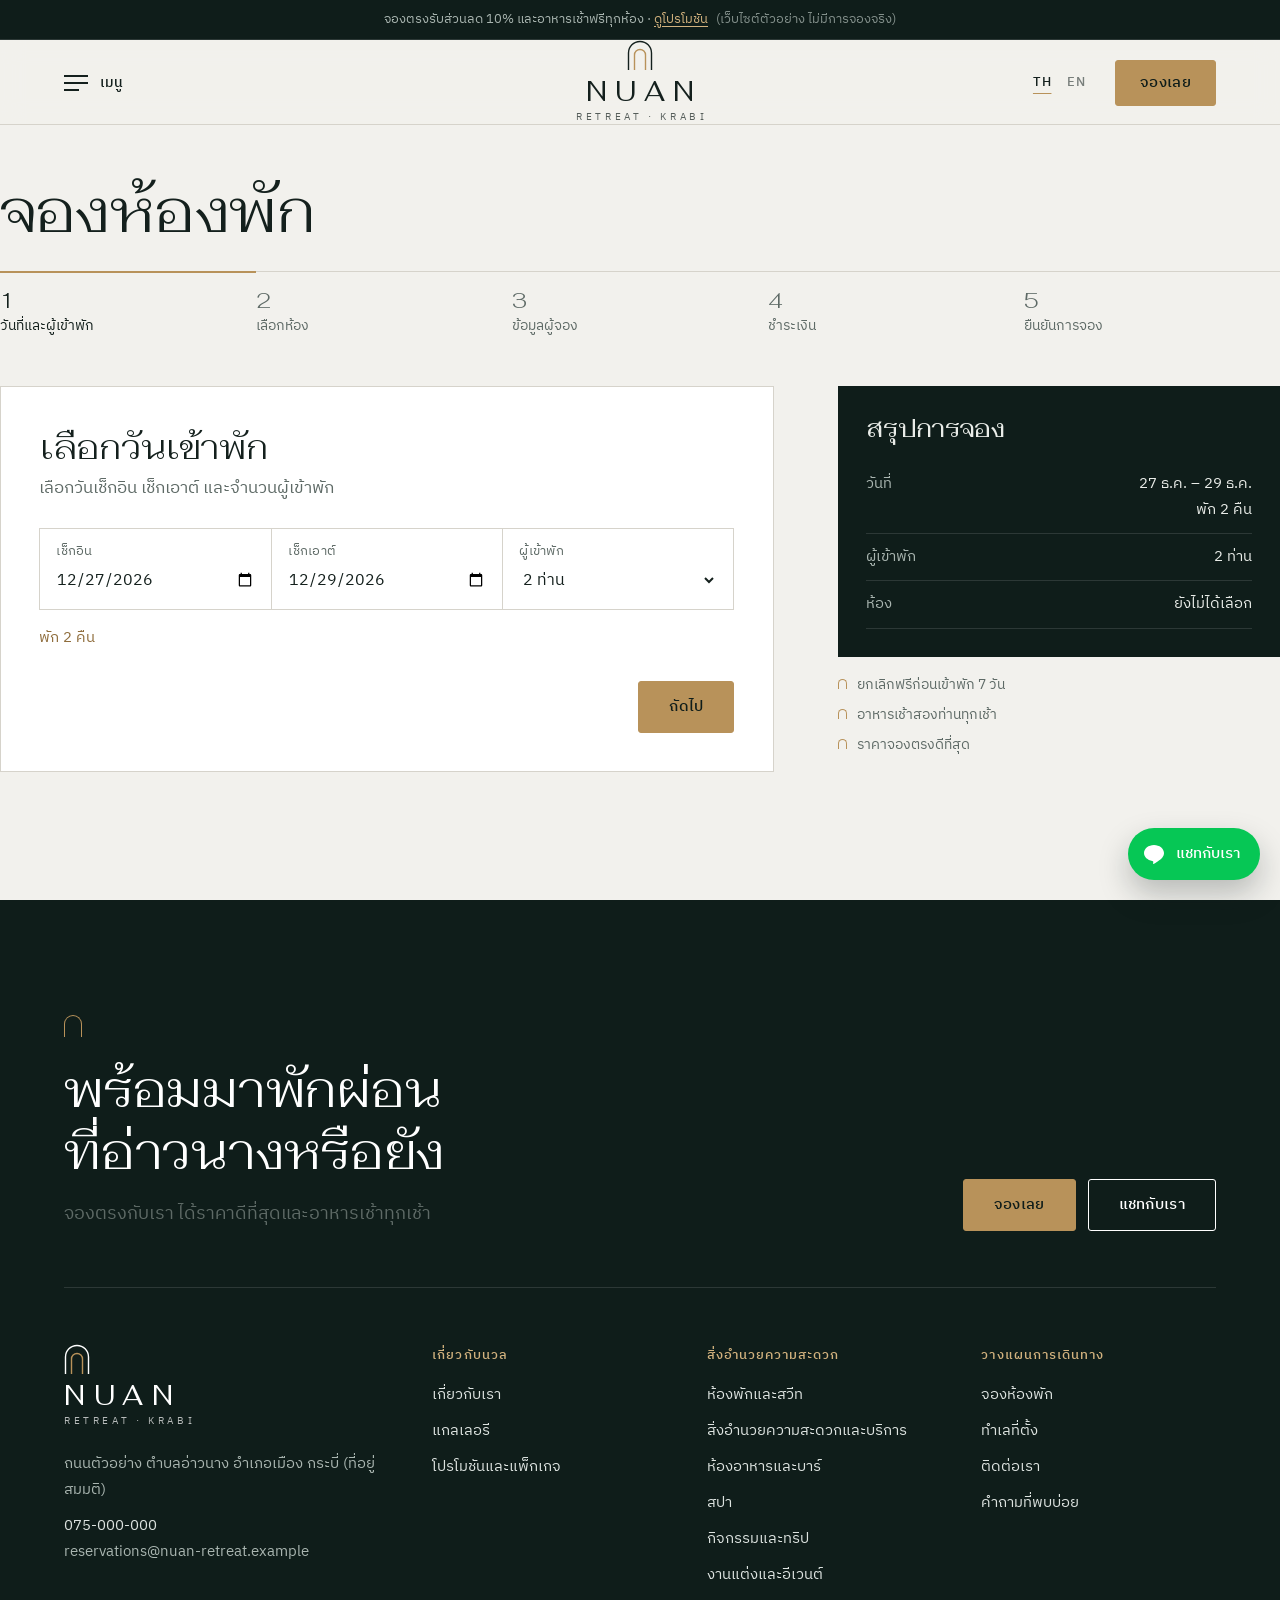
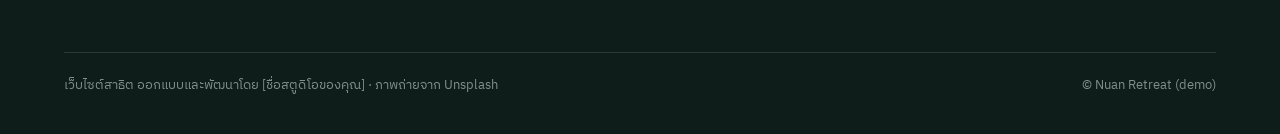
==== book.html @ b1d4e1d9 "Site plan v9: About, Facilities, Location, Book Now, offers groups, reviews" ====
<!DOCTYPE html>
<html lang="th">
<head>
<meta charset="utf-8">
<meta name="viewport" content="width=device-width,initial-scale=1">
<title>Book a stay · Nuan Retreat Krabi</title>
<meta name="description" content="Nuan Retreat — a small 24-room retreat in Ao Nang, Krabi. Demo website.">
<link rel="preconnect" href="https://fonts.googleapis.com">
<link rel="preconnect" href="https://fonts.gstatic.com" crossorigin>
<link href="https://fonts.googleapis.com/css2?family=Fahkwang:wght@300;400;500&family=IBM+Plex+Sans+Thai:wght@300;400;500&display=swap" rel="stylesheet">
<link rel="stylesheet" href="common.css">
<style>
/* Book Now: five steps on the left, a pinned summary on the right. */
.bwrap{padding:clamp(28px,4vw,56px) 0 clamp(80px,10vw,140px)}
.bwrap h1{font-size:clamp(36px,4.6vw,64px)}
.bsteps{list-style:none;padding:0;margin:26px 0 clamp(32px,4vw,48px);display:grid;grid-template-columns:repeat(5,minmax(0,1fr));border-top:1px solid var(--line)}
.bsteps li{padding:14px 10px 0 0;border-top:2px solid transparent;margin-top:-1px;font-size:14px;color:var(--mute)}
.bsteps li span{display:block;font:300 22px/1.2 var(--f-d)}
.bsteps li.on{border-color:var(--brass);color:var(--ink)}
.bsteps li.done{border-color:var(--ink);color:var(--ink)}
.bsteps button{all:unset;cursor:pointer}
.bgrid{display:grid;grid-template-columns:minmax(0,7fr) minmax(0,4fr);gap:clamp(32px,5vw,72px);align-items:start}
.panel{background:#fff;border:1px solid var(--line);padding:clamp(22px,3vw,40px)}
.panel h2{font-size:clamp(26px,2.6vw,36px);margin-bottom:6px}
.panel .hint{color:var(--mute);margin-bottom:24px}
.dates{display:grid;grid-template-columns:1fr 1fr 1fr;border:1px solid var(--line)}
.dates .field{padding:12px 16px}.dates .field+.field{border-left:1px solid var(--line)}
.ninfo{margin-top:14px;color:var(--brassd);font-size:15px}
.bacts{display:flex;justify-content:space-between;gap:10px;flex-wrap:wrap;margin-top:30px}
.rlist{display:grid;gap:16px}
.ropt{display:grid;grid-template-columns:200px minmax(0,1fr);gap:20px;border:1px solid var(--line);padding:14px;align-items:center;transition:border-color .2s,background .2s}
.ropt figure{aspect-ratio:4/3.4;border-radius:var(--arch)}
.ropt h3{font-size:24px}
.ropt .tags{margin:8px 0 10px}
.ropt .pp{display:flex;align-items:baseline;gap:10px;flex-wrap:wrap}.ropt .pp b{font:300 28px var(--f-d)}
.ropt .row2{display:flex;justify-content:space-between;align-items:center;gap:12px;flex-wrap:wrap;margin-top:8px}
.ropt.sel{border-color:var(--brass);background:#FBF8F2;box-shadow:inset 0 0 0 1px var(--brass)}
.ropt.off{opacity:.5}
.ropt .btn{min-height:44px;padding:0 20px}
.side2{position:sticky;top:calc(var(--navh,84px) + 22px)}
.sumc{background:var(--night);color:#E9ECE8;padding:28px}
.sumc h3{font-size:24px;margin-bottom:16px}
.sumc figure{aspect-ratio:16/10;border-radius:var(--arch);margin-bottom:18px}
.sumc dl{margin:0;display:grid;gap:0}
.sumc dl div{display:flex;justify-content:space-between;gap:12px;padding:10px 0;border-bottom:1px solid var(--dline);font-size:14.5px}
.sumc dt{color:var(--fog)}.sumc dd{margin:0;text-align:right}
.sumc .tot{font-size:18px;font-weight:500;border:0;padding-top:16px}.sumc .tot dd{color:var(--brass2);font:400 26px var(--f-d)}
.sumc .offbar{background:transparent;border-color:var(--dline);border-left-color:var(--brass);color:#E9ECE8;margin:0 0 16px}
.sumc .offbar button{color:#fff}
.trust{margin-top:16px;font-size:13.5px;color:var(--mute);display:grid;gap:6px}
.trust span::before{content:"";display:inline-block;width:7px;height:9px;border:1.2px solid var(--brass);border-bottom:0;border-radius:var(--arch);margin-right:10px}
.okp{text-align:center}
.okp .arch{width:96px;height:112px;margin:6px auto 18px;background:var(--night);display:grid;place-items:center}
@media(max-width:960px){.bgrid{grid-template-columns:1fr}.side2{position:static;order:-1}.sumc figure{display:none}}
@media(max-width:640px){.bsteps li{font-size:0}.bsteps li span{font-size:20px}.dates{grid-template-columns:1fr 1fr}.dates .field:nth-child(3){grid-column:1/-1;border-left:0;border-top:1px solid var(--line)}.ropt{grid-template-columns:1fr}.ropt figure{aspect-ratio:16/10}}
@media print{.hdr,#ann,footer,.fline,.bsteps,.bacts .btn.line{display:none!important}}
</style>
</head>
<body>
<header id="hdr"></header>
<main class="wrap bwrap"><h1 id="bh"></h1><ol class="bsteps" id="bsteps"></ol>
<div class="bgrid"><div class="panel" id="panel"></div><aside class="side2" id="side"></aside></div></main>
<script src="common.js"></script>
<script>
{
const P={th:{h:"จองห้องพัก",steps:["วันที่และผู้เข้าพัก","เลือกห้อง","ข้อมูลผู้จอง","ชำระเงิน","ยืนยันการจอง"],
 s1h:"เลือกวันเข้าพัก",s1p:"เลือกวันเช็กอิน เช็กเอาต์ และจำนวนผู้เข้าพัก",nn:n=>`พัก ${n} คืน`,
 s2h:"เลือกประเภทห้อง",s2p:"ราคาด้านล่างเป็นราคาจองตรงที่หักส่วนลดแล้ว",pick:"เลือกห้องนี้",picked:"เลือกแล้ว",tot:n=>`รวม ${n} คืน`,
 s3h:"ข้อมูลผู้จอง",s3p:"เราจะส่งใบยืนยันการจองไปที่อีเมลนี้",country:"ประเทศ",arr:"เวลาที่คาดว่าจะมาถึง",arrO:["ยังไม่แน่ใจ","ก่อน 14:00","14:00–18:00","18:00–22:00","หลัง 22:00"],countries:["ไทย","สิงคโปร์","มาเลเซีย","จีน","สหราชอาณาจักร","สหรัฐอเมริกา","อื่นๆ"],
 s4h:"ชำระเงิน",s4p:"เลือกวิธีชำระเงิน ระบบนี้เป็นการสาธิต ไม่มีการตัดเงินจริง",
 s5p:"ขอบคุณที่เลือกพักกับนวล ทีมงานจะติดต่อทาง LINE หรืออีเมลก่อนวันเข้าพัก",ref:"หมายเลขการจอง",home:"กลับหน้าแรก",print:"พิมพ์ใบยืนยัน",
 next:"ถัดไป",back:"ย้อนกลับ",sumH:"สรุปการจอง",dates:"วันที่",guests:"ผู้เข้าพัก",room:"ห้อง",perN:"ราคาต่อคืน",noRoom:"ยังไม่ได้เลือก",needRoom:"กรุณาเลือกห้องก่อน",
 trust:["ยกเลิกฟรีก่อนเข้าพัก 7 วัน","อาหารเช้าสองท่านทุกเช้า","ราคาจองตรงดีที่สุด"]},
 en:{h:"Book a stay",steps:["Dates & guests","Choose a room","Your details","Payment","Confirmed"],
 s1h:"When are you coming?",s1p:"Pick your check-in and check-out dates and how many guests.",nn:n=>`${n} night${n>1?"s":""}`,
 s2h:"Choose a room",s2p:"Prices below are our direct rate with discounts already applied.",pick:"Choose this room",picked:"Chosen",tot:n=>`${n} night${n>1?"s":""} total`,
 s3h:"Your details",s3p:"We'll send your confirmation to this email.",country:"Country",arr:"Expected arrival",arrO:["Not sure yet","Before 14:00","14:00–18:00","18:00–22:00","After 22:00"],countries:["Thailand","Singapore","Malaysia","China","United Kingdom","United States","Other"],
 s4h:"Payment",s4p:"Choose how to pay. This is a demo and no money is taken.",
 s5p:"Thank you for choosing Nuan. We'll be in touch on LINE or by email before you arrive.",ref:"Booking reference",home:"Back to home",print:"Print confirmation",
 next:"Continue",back:"Back",sumH:"Your stay",dates:"Dates",guests:"Guests",room:"Room",perN:"Per night",noRoom:"Not chosen yet",needRoom:"Choose a room first",
 trust:["Free cancellation up to 7 days before","Breakfast for two every morning","Our best direct rate"]}};
const q=new URLSearchParams(location.search);
const BK={step:1,room:ROOMS.find(r=>r.id===q.get("r"))||null,name:"",phone:"",email:"",country:0,arr:0,req:"",method:"",ref:""};
let tm=null;
const p=()=>P[L];
function side(){
  const x=t(),r=BK.room,n=Math.max(nights(),1);
  $("#side").innerHTML=`<div class="sumc">${r?`<figure><img src="${U(r.gal[0][0],800)}" alt=""></figure>`:""}<h3>${p().sumH}</h3>${offerBar(r)}
  <dl><div><dt>${p().dates}</dt><dd>${nights()>0?`${fmt(S.ci)} – ${fmt(S.co)}<br>${p().nn(nights())}`:x.errDate}</dd></div><div><dt>${p().guests}</dt><dd>${S.g} ${x.guest}</dd></div>
  <div><dt>${p().room}</dt><dd>${r?r.name:p().noRoom}</dd></div>
  ${r?`<div><dt>${p().perN}</dt><dd>${baht(r.price)}</dd></div><div><dt>${discLabel(r)}</dt><dd>−${baht((r.price-rate(r))*n)}</dd></div><div class="tot"><dt>${x.total}</dt><dd>${baht(rate(r)*n)}</dd></div>`:""}</dl></div>
  <div class="trust">${p().trust.map(s=>`<span>${s}</span>`).join("")}</div>`;
}
function drawSteps(){
  $("#bsteps").innerHTML=p().steps.map((s,i)=>{const k=i+1,cl=k===BK.step?"on":k<BK.step?"done":"";const can=k<BK.step&&BK.step<5;
    return `<li class="${cl}"${k===BK.step?' aria-current="step"':""}>${can?`<button data-go="${k}">`:""}<span>${k}</span>${s}${can?"</button>":""}</li>`}).join("");
  $("#bsteps").querySelectorAll("[data-go]").forEach(b=>b.onclick=()=>go(+b.dataset.go));
}
const acts=(back,next,nextLabel,dis)=>`<div class="bacts">${back?`<button type="button" class="btn line" id="bb">${p().back}</button>`:"<span></span>"}${next?`<button class="btn gold" id="bn" ${dis?"disabled":""}>${nextLabel||p().next}</button>`:""}</div>`;
function go(k){BK.step=k;clearInterval(tm);render();scrollTo({top:0,behavior:"smooth"})}
function step1(){
  const x=t();
  $("#panel").innerHTML=`<h2>${p().s1h}</h2><p class="hint">${p().s1p}</p><form id="f" onsubmit="return false"><div class="dates"><div class="field"><label for="ci">${x.ci}</label><input type="date" id="ci"></div><div class="field"><label for="co">${x.co}</label><input type="date" id="co"></div><div class="field"><label for="gu">${x.gu}</label><select id="gu"></select></div></div>
  <p class="ninfo" id="ni"></p>${acts(false,true,null,nights()<1)}</form>`;
  const upd=()=>{$("#ni").textContent=nights()>0?p().nn(nights()):x.errDate;$("#bn").disabled=nights()<1;side()};
  bindStay($("#ci"),$("#co"),$("#gu"),upd);upd();
  $("#bn").onclick=()=>go(2);
}
function step2(){
  const x=t(),n=Math.max(nights(),1);
  $("#panel").innerHTML=`<h2>${p().s2h}</h2><p class="hint">${p().s2p}</p><div class="rlist">${ROOMS.map(r=>{const [st,bad]=status(r),sel=BK.room&&BK.room.id===r.id;
    return `<div class="ropt${sel?" sel":""}${bad?" off":""}"><figure><img loading="lazy" src="${U(r.gal[0][0],600)}" alt="${r.name}"></figure><div><h3>${r.name}</h3><div class="tags"><span>${r.size} ${x.sqm}</span><span>${x.max(r.max)}</span><span>${r.bed[L]}</span><span>${r.vw[L]}</span></div>
    <div class="pp"><b>${baht(rate(r))}</b><s class="small">${baht(r.price)}</s><span class="small">${x.night} · ${p().tot(n)} ${baht(rate(r)*n)}</span></div>${st}
    <div class="row2"><a class="small" href="room.html?r=${r.id}" target="_blank" rel="noopener">${x.details}</a><button type="button" class="btn ${sel?"":"line"}" data-r="${r.id}" ${bad?"disabled":""} aria-pressed="${!!sel}">${sel?p().picked:p().pick}</button></div></div></div>`}).join("")}</div>
  <p class="err" id="err" role="alert"></p>${acts(true,true)}`;
  $("#panel").querySelectorAll("[data-r]").forEach(b=>b.onclick=()=>{BK.room=ROOMS.find(r=>r.id===b.dataset.r);step2();side()});
  $("#bb").onclick=()=>go(1);
  $("#bn").onclick=()=>{if(!BK.room||status(BK.room)[1]){$("#err").textContent=p().needRoom;return}go(3)};
}
function step3(){
  const x=t(),v=k=>esc(BK[k]||"");
  $("#panel").innerHTML=`<h2>${p().s3h}</h2><p class="hint">${p().s3p}</p><form id="f" novalidate><div class="f2">
  <div class="full"><label for="nm">${x.name} <span class="req">*</span></label><input id="nm" autocomplete="name" value="${v("name")}"></div>
  <div><label for="ph">${x.phone} <span class="req">*</span></label><input id="ph" type="tel" autocomplete="tel" value="${v("phone")}"></div>
  <div><label for="em">${x.email} <span class="req">*</span></label><input id="em" type="email" autocomplete="email" value="${v("email")}"></div>
  <div><label for="cty">${p().country}</label><select id="cty" class="sel2">${p().countries.map((c,i)=>`<option value="${i}"${i==BK.country?" selected":""}>${c}</option>`).join("")}</select></div>
  <div><label for="ar">${p().arr}</label><select id="ar" class="sel2">${p().arrO.map((c,i)=>`<option value="${i}"${i==BK.arr?" selected":""}>${c}</option>`).join("")}</select></div>
  <div class="full"><label for="rq">${x.req}</label><input id="rq" value="${v("req")}"></div></div>
  <p class="err" id="err" role="alert"></p>${acts(true,true,x.next)}</form>`;
  $("#bb").onclick=()=>{save();go(2)};
  const save=()=>{BK.name=$("#nm").value.trim();BK.phone=$("#ph").value.trim();BK.email=$("#em").value.trim();BK.country=$("#cty").value;BK.arr=$("#ar").value;BK.req=$("#rq").value.trim()};
  $("#f").onsubmit=e=>{e.preventDefault();save();if(!BK.name||!BK.phone||!/^\S+@\S+\.\S+$/.test(BK.email)){$("#err").textContent=x.errFill;return}go(4)};
}
function step4(mode="card"){
  clearInterval(tm);
  const x=t(),amt=baht(rate(BK.room)*Math.max(nights(),1));
  const tabs=`<div class="tabs" role="tablist"><button type="button" role="tab" aria-selected="${mode==="card"}" data-m="card">${x.card}</button><button type="button" role="tab" aria-selected="${mode==="pp"}" data-m="pp">${x.pp}</button></div>`;
  let inner;
  if(mode==="card"){
    inner=`<p class="testnote">${x.test}</p><div class="card" aria-hidden="true"><div class="row"><span>Nuan Retreat</span><span>VISA</span></div><div class="no" id="cv">4242 4242 4242 4242</div><div class="row"><span id="cvn">${esc(BK.name)}</span><span id="cve">12/30</span></div></div>
    <form id="f2" novalidate><div class="f2"><div class="full"><label for="cn">${x.cno}</label><input id="cn" inputmode="numeric" autocomplete="off" value="4242 4242 4242 4242" maxlength="19"></div>
    <div><label for="ce">${x.cexp}</label><input id="ce" inputmode="numeric" autocomplete="off" value="12/30" maxlength="5"></div><div><label for="cc">${x.ccvc}</label><input id="cc" inputmode="numeric" autocomplete="off" value="123" maxlength="3"></div>
    <div class="full"><label for="cm">${x.cname}</label><input id="cm" autocomplete="off" value="${esc(BK.name)}"></div></div>
    <p class="err" id="err" role="alert"></p>${acts(true,true,x.pay(amt))}</form>`;
  }else{
    inner=`<div class="qr"><div class="box"><div class="pp">PromptPay</div>${qrSvg(nights()*7919+BK.room.price)}<div class="amt">${amt}</div></div><p>${x.ppScan}</p><p class="small" style="color:#9B3B2C">${x.ppDemo}</p><p class="timer" id="tmr"></p></div>${acts(true,true,x.ppPaid)}`;
  }
  $("#panel").innerHTML=`<h2>${p().s4h}</h2><p class="hint">${p().s4p}</p>${tabs}${inner}`;
  $("#panel").querySelectorAll("[data-m]").forEach(b=>b.onclick=()=>step4(b.dataset.m));
  $("#bb").onclick=()=>go(3);
  if(mode==="card"){
    const cn=$("#cn"),ce=$("#ce"),cc=$("#cc"),cm=$("#cm");
    cn.oninput=()=>{cn.value=cn.value.replace(/\D/g,"").slice(0,16).replace(/(.{4})/g,"$1 ").trim();$("#cv").textContent=cn.value||"•••• •••• •••• ••••"};
    ce.oninput=()=>{let v=ce.value.replace(/\D/g,"").slice(0,4);if(v.length>2)v=v.slice(0,2)+"/"+v.slice(2);ce.value=v;$("#cve").textContent=v||"MM/YY"};
    cc.oninput=()=>{cc.value=cc.value.replace(/\D/g,"").slice(0,3)};cm.oninput=()=>{$("#cvn").textContent=cm.value};
    $("#f2").onsubmit=e=>{e.preventDefault();[cn,ce,cc,cm].forEach(i=>i.classList.remove("bad"));
      const fail=(el,msg)=>{el.classList.add("bad");el.focus();$("#err").textContent=msg};
      if(cn.value.replace(/\s/g,"")!=="4242424242424242")return fail(cn,x.errCard);
      const m=ce.value.match(/^(\d\d)\/(\d\d)$/);if(!m||+m[1]<1||+m[1]>12||new Date(2000+ +m[2],+m[1],0)<new Date())return fail(ce,x.errExp);
      if(!/^\d{3}$/.test(cc.value))return fail(cc,x.errCvc);if(!cm.value.trim())return fail(cm,x.errName);pay(x.card)};
  }else{
    let left=900;const tick=()=>{const el=$("#tmr");if(!el){clearInterval(tm);return}el.textContent=x.ppTime(`${Math.floor(left/60)}:${String(left%60).padStart(2,"0")}`);if(--left<0)clearInterval(tm)};
    tick();tm=setInterval(tick,1000);$("#bn").onclick=()=>pay("PromptPay");
  }
}
function pay(method){
  clearInterval(tm);const x=t();
  $("#panel").innerHTML=`<div class="spin" role="status" aria-label="${x.proc}"></div><p style="text-align:center">${x.proc}</p>`;
  setTimeout(()=>{BK.method=method;BK.ref="NR-"+Math.random().toString(36).slice(2,7).toUpperCase();go(5)},1600);
}
function step5(){
  const x=t(),amt=baht(rate(BK.room)*Math.max(nights(),1));
  $("#panel").innerHTML=`<div class="okp"><div class="arch"><svg width="40" height="40" viewBox="0 0 40 40" aria-hidden="true"><path d="M10 21l7 7 14-15" fill="none" stroke="#fff" stroke-width="3.5" stroke-linecap="round" stroke-linejoin="round"/></svg></div>
  <h2>${x.okH}</h2><p class="small" style="margin-top:12px">${p().ref}</p><div class="ref">${BK.ref}</div><p>${x.okP(esc(BK.email),amt)}</p><p class="lead" style="margin:14px auto 0">${p().s5p}</p>
  <p class="small" style="margin-top:16px">${x.paidBy} ${BK.method} · ${x.okDemo}</p>
  <div class="bacts" style="justify-content:center"><a class="btn" href="index.html">${p().home}</a><button type="button" class="btn line" onclick="print()">${p().print}</button></div></div>`;
}
function render(){
  header("book",false);onLang(render);applyText();
  document.title=`${p().h} · Nuan Retreat Krabi`;$("#bh").textContent=p().h;
  drawSteps();side();[null,step1,step2,step3,step4,step5][BK.step]();
}
window.__rerender=render;render();
}
</script>
</body>
</html>
---- common.css ----
/* Nuan Retreat — shared design system.
   Quiet luxury at night: deep sea-green, cool limestone, brass. Arch frames echo the Railay sea caves.
   Type: Fahkwang (display, Thai + Latin) and IBM Plex Sans Thai (text). */
:root{color-scheme:light;
  --night:#0F1D1A;--night2:#172A25;--night3:#20362F;
  --paper:#F2F1ED;--stone:#E3E0D8;--white:#fff;
  --ink:#14201D;--mute:#5E6A66;--fog:#A9B5B0;--line:#D6D3CB;--dline:#ffffff1f;
  --brass:#B8925A;--brass2:#D2B27E;--brassd:#8F6D3C;
  --arch:999px 999px 0 0;--r:3px;
  --f-d:Fahkwang,"IBM Plex Sans Thai",serif;--f-t:"IBM Plex Sans Thai",system-ui,sans-serif;
  /* aliases used by page styles and checkout */
  --deep:var(--night);--sun:var(--brass);--soft:var(--mute);--bg:var(--paper)}
*{box-sizing:border-box;min-width:0}
html{scroll-behavior:smooth;-webkit-text-size-adjust:100%}
body{margin:0;background:var(--paper);color:var(--ink);font:400 16.5px/1.8 var(--f-t);overflow-x:clip;-webkit-font-smoothing:antialiased}
h1,h2,h3,h4{font-family:var(--f-d);font-weight:400;line-height:1.28;margin:0;text-wrap:balance;letter-spacing:-.005em}
h1{font-size:clamp(40px,6vw,84px);font-weight:300;line-height:1.16}
h2{font-size:clamp(30px,3.8vw,52px);font-weight:300}
h3{font-size:clamp(21px,1.8vw,26px)}
p{margin:0}a{color:inherit}
img{display:block;width:100%;height:100%;object-fit:cover;background:var(--stone)}
.dark img,.hero img,.ph img{background:var(--night2)}
figure{margin:0;overflow:hidden;position:relative}
.wrap{max-width:1320px;margin:0 auto;padding:0 max(5vw,20px)}
.narrow{max-width:760px}
.small{font-size:13.5px;color:var(--mute)}
.arch{border-radius:var(--arch);overflow:hidden;position:relative}
.lead{font-size:clamp(17px,1.4vw,19px);color:var(--mute);max-width:56ch;line-height:1.85}
.dark .lead,.dark .small{color:var(--fog)}
/* the brass mark that sits above section titles: a small arch, no text label */
.mark{display:block;width:18px;height:22px;border:1.4px solid var(--brass);border-bottom:0;border-radius:var(--arch);margin-bottom:22px}
.center{text-align:center}.center .mark{margin-left:auto;margin-right:auto}.center .lead{margin-left:auto;margin-right:auto}
.sec{padding:clamp(80px,11vw,160px) 0}
.sec.tight{padding:clamp(56px,7vw,96px) 0}
.dark{background:var(--night);color:#E9ECE8}
.dark2{background:var(--night2);color:#E9ECE8}
.stoneb{background:var(--stone)}
.white{background:#fff}
.sh{display:flex;justify-content:space-between;align-items:end;gap:24px;flex-wrap:wrap;margin-bottom:clamp(36px,4vw,56px)}
.sh .lead{margin-top:16px}
/* buttons */
.btn{display:inline-flex;align-items:center;justify-content:center;gap:10px;min-height:52px;padding:0 30px;border-radius:var(--r);border:1px solid var(--night);background:var(--night);color:#fff;font:500 15px var(--f-t);letter-spacing:.02em;cursor:pointer;text-decoration:none;transition:background .25s,color .25s,border-color .25s}
.btn:hover{background:var(--night3);border-color:var(--night3)}
.btn.line{background:transparent;color:inherit;border-color:currentColor}
.btn.line:hover{background:var(--ink);color:#fff;border-color:var(--ink)}
.dark .btn.line:hover,.hero .btn.line:hover,.dark2 .btn.line:hover{background:#fff;color:var(--night);border-color:#fff}
.btn.sun,.btn.gold,.bookbtn{background:var(--brass)!important;border-color:var(--brass)!important;color:var(--night)!important}
.btn.sun:hover,.btn.gold:hover,.bookbtn:hover{background:var(--brass2)!important;border-color:var(--brass2)!important}
.btn[disabled]{opacity:.35;cursor:not-allowed}
.btn.wide{width:100%}
.tlink{display:inline-flex;align-items:center;gap:10px;text-decoration:none;font-weight:500;font-size:15px;padding-bottom:4px;border-bottom:1px solid var(--brass);transition:gap .25s}
.tlink:hover{gap:16px}
.tlink svg{width:16px;height:16px}
button:focus-visible,a:focus-visible,input:focus-visible,select:focus-visible,summary:focus-visible{outline:2px solid var(--brass);outline-offset:3px}
/* announcement */
.ann{background:var(--night);color:var(--fog);font-size:13px;text-align:center;padding:8px 14px;position:relative;z-index:51;border-bottom:1px solid var(--dline)}
.ann a{color:var(--brass2);text-underline-offset:3px}
.ann .dm{opacity:.75;margin-left:8px}
/* header */
.hdr{position:sticky;top:0;z-index:50;background:#F2F1EDf2;backdrop-filter:blur(12px);border-bottom:1px solid var(--line);color:var(--ink);transition:background .4s,color .4s,border-color .4s,top .3s}
.hdr.over{position:fixed;left:0;right:0;top:var(--annh,34px);background:transparent;border-color:#ffffff26;color:#fff;backdrop-filter:none}
.hdr.over.solid{top:0;background:var(--night);color:#fff;border-color:var(--dline)}
.nv{display:grid;grid-template-columns:1fr auto 1fr;align-items:center;gap:20px;height:84px}
.nl,.nr{display:flex;align-items:center;gap:26px}
.nr{justify-content:flex-end}
.burger{display:inline-flex;align-items:center;gap:12px;background:none;border:0;color:inherit;cursor:pointer;font:500 14px var(--f-t);letter-spacing:.04em;min-height:44px;padding:0}
.burger i{display:block;width:24px;height:1.5px;background:currentColor;position:relative}
.burger i::before{content:"";position:absolute;left:0;top:-7px;width:24px;height:1.5px;background:currentColor}
.burger i::after{content:"";position:absolute;left:0;top:7px;width:15px;height:1.5px;background:currentColor}
.brand{text-decoration:none;display:flex;flex-direction:column;align-items:center;gap:4px;color:inherit;line-height:1}
.brand svg{width:26px;height:30px;margin-bottom:4px}
.brand b{font:400 27px/1 var(--f-d);letter-spacing:.32em;margin-right:-.32em}
.brand small{font:400 9.5px var(--f-t);letter-spacing:.38em;opacity:.7;white-space:nowrap;margin-right:-.38em}
.links{display:flex;gap:26px}
.links a{text-decoration:none;font-size:14.5px;color:inherit;opacity:.82;padding:6px 0;border-bottom:1px solid transparent;white-space:nowrap;transition:opacity .2s}
.links a:hover{opacity:1}
.links a[aria-current]{opacity:1;border-color:var(--brass)}
.lang{display:flex;align-items:center}
.lang button{background:none;border:0;color:inherit;opacity:.55;min-width:34px;min-height:44px;font:500 12.5px var(--f-t);letter-spacing:.06em;cursor:pointer}
.lang button[aria-pressed=true]{opacity:1;text-decoration:underline;text-decoration-color:var(--brass);text-underline-offset:7px}
.nr .bookbtn{min-height:46px;padding:0 24px}
/* full-screen menu */
#menu{border:0;padding:0;margin:0;width:100vw;height:100dvh;max-width:none;max-height:none;background:var(--night);color:#fff}
#menu::backdrop{background:var(--night)}
#menu[open]{animation:mIn .45s ease}
@keyframes mIn{from{opacity:0}to{opacity:1}}
.mw{display:grid;grid-template-columns:minmax(0,8fr) minmax(0,4fr);height:100%}
.ml{padding:26px max(5vw,20px) 34px;display:flex;flex-direction:column;overflow:auto}
.mtop{display:flex;justify-content:space-between;align-items:center;margin-bottom:clamp(30px,6vh,72px)}
.mtop .brand{align-items:flex-start}
.mclose{background:none;border:1px solid #ffffff40;color:#fff;border-radius:var(--r);min-height:46px;padding:0 22px;font:500 14px var(--f-t);cursor:pointer}
.mclose:hover{border-color:var(--brass)}
.mcols{display:grid;grid-template-columns:repeat(3,minmax(0,1fr));gap:clamp(24px,4vw,64px)}
.mcol h4{font:500 13px var(--f-t);letter-spacing:.08em;color:var(--brass2);padding-bottom:14px;margin-bottom:8px;border-bottom:1px solid var(--dline)}
.mcol ul{list-style:none;margin:0;padding:0}
.mcol a{display:block;text-decoration:none;color:#fff;padding:9px 0;transition:color .2s,padding .25s}
.mcol a b{display:block;font:300 clamp(22px,2.3vw,30px)/1.3 var(--f-d)}
.mcol a span{display:block;font-size:13.5px;color:var(--fog);margin-top:2px}
.mcol a.sub b{font-size:clamp(17px,1.5vw,19px);font-family:var(--f-t);font-weight:400}
.mcol a:hover,.mcol a[aria-current]{color:var(--brass2);padding-left:8px}
.mfoot{margin-top:auto;padding-top:40px;display:flex;gap:14px 32px;flex-wrap:wrap;font-size:14px;color:var(--fog)}
.mfoot a{color:#fff}
.mr{position:relative;overflow:hidden;background:var(--night2)}
.mr img{position:absolute;inset:0;transition:opacity .5s,transform 1.2s ease}
.mr::after{content:"";position:absolute;inset:0;background:linear-gradient(90deg,var(--night) 0%,#0F1D1A00 35%)}
/* page hero for inner pages */
.ph{position:relative;height:min(78svh,760px);min-height:520px;background:var(--night);color:#fff;display:flex;align-items:flex-end;overflow:hidden}
.ph>img{position:absolute;inset:0;animation:phz 9s ease-out both}
@keyframes phz{from{transform:scale(1.07)}to{transform:none}}
.ph::after{content:"";position:absolute;inset:0;background:linear-gradient(180deg,#0F1D1Aa6 0%,#0F1D1A00 30%,#0F1D1A00 50%,#0F1D1Ae6 100%)}
.ph .wrap{position:relative;z-index:2;padding-bottom:clamp(48px,7vw,96px);width:100%}
.ph .crumb{font-size:13.5px;color:#ffffffb3;margin-bottom:18px}
.ph .crumb a{color:#ffffffb3;text-decoration:none}.ph .crumb a:hover{color:#fff}
.ph h1{max-width:16ch}
.ph .lead{color:#E3E8E5;margin-top:18px}
/* carousel */
.car{position:relative}
.track{display:grid;grid-auto-flow:column;grid-auto-columns:var(--cw,calc((100% - 2*28px)/3));gap:28px;overflow-x:auto;scroll-snap-type:x mandatory;scrollbar-width:none;padding-bottom:4px}
.track::-webkit-scrollbar{display:none}
.track>*{scroll-snap-align:start}
.cbtns{display:flex;gap:10px}
.cbtn{width:52px;height:52px;border-radius:50%;border:1px solid currentColor;background:transparent;color:inherit;cursor:pointer;display:grid;place-items:center;transition:background .2s,color .2s,opacity .2s}
.cbtn:hover{background:var(--ink);color:#fff;border-color:var(--ink)}
.dark .cbtn:hover,.hero .cbtn:hover{background:#fff;color:var(--night);border-color:#fff}
.cbtn[disabled]{opacity:.25;cursor:default;background:transparent!important;color:inherit!important;border-color:currentColor!important}
.cbtn svg{width:18px;height:18px}
/* generic cards */
.card3{display:grid;grid-template-columns:repeat(3,minmax(0,1fr));gap:clamp(24px,3vw,40px)}
.card2{display:grid;grid-template-columns:repeat(2,minmax(0,1fr));gap:clamp(24px,3vw,48px)}
.xc{text-decoration:none;display:flex;flex-direction:column}
.xc figure{aspect-ratio:4/5}
.xc.arc figure{border-radius:var(--arch)}
.xc img{transition:transform 1.1s ease}
.xc:hover img{transform:scale(1.045)}
.xc .meta{font-size:13.5px;color:var(--mute);margin-top:20px}
.dark .xc .meta{color:var(--fog)}
.xc h3{margin-top:6px}
.xc p{color:var(--mute);margin-top:8px;font-size:15.5px}
.dark .xc p{color:var(--fog)}
.xc .tlink{margin-top:16px;align-self:flex-start}
/* benefits */
.bens{display:grid;grid-template-columns:repeat(4,minmax(0,1fr));border-top:1px solid var(--line);border-bottom:1px solid var(--line)}
.ben{padding:30px 26px;display:grid;grid-template-columns:auto 1fr;gap:4px 16px;align-items:start}
.ben+.ben{border-left:1px solid var(--line)}
.ben svg{width:30px;height:30px;color:var(--brass);grid-row:span 2;margin-top:3px}
.ben b{font-weight:500;font-size:15.5px}
.ben span{font-size:14px;color:var(--mute);line-height:1.6}
/* offer card */
.oc{text-decoration:none;display:flex;flex-direction:column;background:var(--night2);color:#fff;height:100%;transition:background .3s}
.oc:hover{background:var(--night3)}
.oc figure{aspect-ratio:4/3}
.oc .pct{position:absolute;left:0;top:22px;background:var(--brass);color:var(--night);padding:6px 16px;font-size:13.5px;font-weight:500}
.oc .ob{padding:26px 26px 30px;display:flex;flex-direction:column;gap:10px;flex:1}
.oc h3{font-size:24px}
.oc p{color:var(--fog);font-size:15px}
.oc .cond{font-size:13px;color:#8FA09A}
.oc .go{margin-top:auto;padding-top:12px;font-size:15px;color:var(--brass2);font-weight:500}
/* active offer banner */
.offbar{background:#fff;border:1px solid var(--line);border-left:3px solid var(--brass);padding:14px 18px;display:flex;gap:8px 18px;align-items:center;flex-wrap:wrap;font-size:14.5px;margin-top:22px}
.offbar b{font-weight:500}.offbar .no{color:#9B3B2C}
.offbar button{margin-left:auto;background:none;border:0;color:var(--ink);text-decoration:underline;text-decoration-color:var(--brass);text-underline-offset:4px;cursor:pointer;font:400 14px var(--f-t);min-height:36px}
/* fields */
.field label{display:block;font-size:12.5px;color:var(--mute);letter-spacing:.02em}
.field input,.field select{width:100%;border:0;background:transparent;font:400 16px var(--f-t);color:var(--ink);padding:2px 0;min-height:32px}
.status{font-size:13.5px;color:var(--brassd);min-height:22px}.status.no{color:#9B3B2C}
.tags{display:flex;gap:8px;flex-wrap:wrap}
.tags span{font-size:13px;border:1px solid var(--line);padding:3px 12px;white-space:nowrap;color:var(--mute)}
/* list rows */
.rows{list-style:none;padding:0;margin:0}
.rows li{display:flex;justify-content:space-between;gap:18px;padding:15px 0;border-bottom:1px solid var(--line);font-size:15.5px}
.rows li:first-child{border-top:1px solid var(--line)}
.rows li span:last-child{color:var(--mute);white-space:nowrap;text-align:right}
.dark .rows li,.dark2 .rows li{border-color:var(--dline)}
.dark .rows li span:last-child,.dark2 .rows li span:last-child{color:var(--brass2)}
/* split feature */
.split{display:grid;grid-template-columns:minmax(0,6fr) minmax(0,5fr);gap:clamp(40px,7vw,120px);align-items:center}
.split.flip>figure,.split.flip>.pics{order:2}
.split>figure{aspect-ratio:4/4.6;border-radius:var(--arch)}
.split .rows{margin:28px 0 32px}
.pics{display:grid;grid-template-columns:2fr 1fr;gap:16px;align-items:end}
.pics figure:first-child{aspect-ratio:4/5;border-radius:var(--arch)}
.pics figure+figure{aspect-ratio:3/4.2}
/* quote band */
.quote{font:300 clamp(26px,3.2vw,44px)/1.45 var(--f-d);max-width:26ch;margin:0 auto}
/* faq */
.faq details{border-bottom:1px solid var(--line)}
.faq details:first-child{border-top:1px solid var(--line)}
.faq summary{list-style:none;cursor:pointer;display:flex;justify-content:space-between;gap:20px;padding:22px 0;font:400 clamp(18px,1.5vw,21px)/1.5 var(--f-d)}
.faq summary::-webkit-details-marker{display:none}
.faq summary::after{content:"+";font:300 26px/1 var(--f-t);color:var(--brass);transition:transform .3s}
.faq details[open] summary::after{transform:rotate(45deg)}
.faq details p{padding:0 0 24px;color:var(--mute);max-width:66ch}
/* footer */
footer{background:var(--night);color:var(--fog);font-size:14.5px;padding:clamp(72px,9vw,120px) 0 36px}
.fcta{display:flex;justify-content:space-between;align-items:end;gap:30px;flex-wrap:wrap;padding-bottom:56px;margin-bottom:56px;border-bottom:1px solid var(--dline)}
.fcta h2{color:#fff;max-width:18ch}
.fgrid{display:grid;grid-template-columns:1.4fr repeat(3,minmax(0,1fr));gap:40px}
.fgrid h4{font:500 13px var(--f-t);letter-spacing:.08em;color:var(--brass2);margin-bottom:16px}
.fgrid ul{list-style:none;margin:0;padding:0;display:grid;gap:10px}
.fgrid a{color:#DDE3E0;text-decoration:none}.fgrid a:hover{color:var(--brass2)}
.fgrid .brand{align-items:flex-start;color:#fff;margin-bottom:22px}
.fgrid p{line-height:1.8}
.credit{margin-top:64px;padding-top:22px;border-top:1px solid var(--dline);font-size:12.5px;display:flex;justify-content:space-between;gap:14px;flex-wrap:wrap;color:#7F8F89}
/* floating LINE button */
.fline{position:fixed;right:20px;bottom:20px;z-index:40;display:flex;align-items:center;gap:10px;background:#06C755;color:#fff;text-decoration:none;border-radius:999px;padding:0 20px 0 14px;min-height:52px;font:500 14.5px var(--f-t);box-shadow:0 14px 30px #0F1D1A40;transition:transform .2s}
.fline:hover{transform:translateY(-2px)}
.fline svg{width:24px;height:24px}
/* lightbox (gallery and room photos) */
#viewer{border:0;padding:0;width:100vw;height:100dvh;max-width:none;max-height:none;background:#0A1412f2;color:#fff}
#viewer::backdrop{background:#0A1412}
.vw{position:relative;width:100%;height:100%;display:grid;grid-template-rows:auto 1fr auto;padding:16px max(3vw,14px) 20px}
.vt{display:flex;justify-content:space-between;align-items:center;font-size:14px}
.vimg{display:grid;place-items:center;min-height:0;padding:12px 0}
.vimg img{max-width:100%;max-height:100%;width:auto;height:auto;object-fit:contain;background:none}
.vb{display:flex;justify-content:center;align-items:center;gap:14px}
.vbtn{min-width:50px;min-height:50px;border-radius:var(--r);border:1px solid #ffffff4d;background:transparent;color:#fff;font:400 15px var(--f-t);cursor:pointer;padding:0 18px}
.vbtn:hover{border-color:var(--brass)}
/* reveal on scroll */
.rv{opacity:0;transform:translateY(28px);transition:opacity 1s ease,transform 1s ease}
.rv.in{opacity:1;transform:none}
/* checkout dialog */
dialog#dlg{border:0;padding:0;width:min(580px,96vw);max-height:94dvh;background:#fff;color:var(--ink);border-radius:6px;box-shadow:0 40px 90px #0009}
dialog#dlg::backdrop{background:#0F1D1Ae0}
.dl{padding:34px 36px 34px}
.steps{display:flex;gap:8px;margin-bottom:22px;font-size:13px;color:var(--mute)}
.steps span{display:flex;align-items:center;gap:6px}
.steps i{width:24px;height:24px;border-radius:50%;border:1px solid var(--line);display:grid;place-items:center;font-style:normal;font-size:12px}
.steps .on{color:var(--ink)}.steps .on i{background:var(--night);border-color:var(--night);color:#fff}
.steps .done i{background:var(--brass);border-color:var(--brass);color:var(--night)}
.steps em{flex:1;height:1px;background:var(--line);align-self:center;min-width:12px}
.dl h3{font-size:30px;font-weight:300}
.sum{margin:18px 0;font-size:15px;background:var(--paper);padding:6px 20px}
.sum div{display:flex;justify-content:space-between;gap:12px;padding:10px 0;border-bottom:1px solid var(--line)}
.sum div:last-child{border:0}
.sum span:last-child{white-space:nowrap;text-align:right}
.sum .tot{font-weight:500;font-size:17px}
.f2{display:grid;grid-template-columns:1fr 1fr;gap:14px}.f2 .full{grid-column:1/-1}
.f2 label{display:block;font-size:12.5px;color:var(--mute);margin-bottom:5px}
.f2 input{width:100%;border:1px solid var(--line);border-radius:var(--r);font:400 16px var(--f-t);padding:0 14px;min-height:50px;background:#fff;color:var(--ink)}
.f2 input:focus{border-color:var(--brass);outline:none}
.f2 input.bad{border-color:#9B3B2C}
.err{color:#9B3B2C;font-size:14px;min-height:22px;margin-top:8px}
.acts{display:flex;gap:10px;justify-content:space-between;flex-wrap:wrap;margin-top:12px}
.tabs{display:grid;grid-template-columns:1fr 1fr;border:1px solid var(--line);margin:18px 0 20px}
.tabs button{border:0;background:transparent;min-height:46px;font:400 15px var(--f-t);color:var(--mute);cursor:pointer}
.tabs button[aria-selected=true]{background:var(--night);color:#fff}
.card{position:relative;aspect-ratio:1.6;max-width:310px;margin:0 auto 20px;border-radius:12px;padding:20px 22px;color:#fff;background:linear-gradient(135deg,#0F1D1A,#20362F 55%,#8F6D3C);display:flex;flex-direction:column;justify-content:space-between;font-size:13px;overflow:hidden}
.card::after{content:"";position:absolute;right:-30px;top:-40px;width:150px;height:200px;border:1px solid #D2B27E55;border-radius:var(--arch)}
.card .no{font:400 19px/1 var(--f-d);letter-spacing:.12em;white-space:nowrap}
.card .row{display:flex;justify-content:space-between;gap:8px;text-transform:uppercase;letter-spacing:.06em}
.testnote{font-size:13px;background:#FBF6EC;border:1px solid #E8D9BC;padding:10px 12px;margin-bottom:16px;color:#6B4E1F}
.qr{display:grid;justify-items:center;gap:8px;text-align:center}
.qr .box{width:226px;padding:16px;border:1px solid var(--line);background:#fff}
.qr .pp{background:#113566;color:#fff;padding:4px 10px;font:500 13px var(--f-t);margin-bottom:10px}
.qr .amt{font:400 28px var(--f-d)}
.qr .timer{font-size:13.5px;color:var(--mute)}
.spin{width:46px;height:46px;border-radius:50%;border:2px solid var(--stone);border-top-color:var(--brass);margin:24px auto;animation:sp 1s linear infinite}
@keyframes sp{to{transform:rotate(360deg)}}
.ok{text-align:center}
.ok .arch{width:92px;height:108px;margin:6px auto 18px;background:var(--night);display:grid;place-items:center}
.ref{font:400 30px var(--f-d);letter-spacing:.12em;margin:8px 0 12px;color:var(--brassd)}
.demo{background:var(--night);color:var(--fog);font-size:12.5px;text-align:center;padding:6px 14px}
@media(max-width:1180px){.links{display:none}}
@media(max-width:960px){.mw{grid-template-columns:1fr}.mr{display:none}.mcols{grid-template-columns:1fr 1fr}.mcol:last-child{grid-column:1/-1}
 .track{--cw:calc((100% - 28px)/2)}.bens{grid-template-columns:1fr 1fr}.ben:nth-child(3){border-left:0}.ben:nth-child(n+3){border-top:1px solid var(--line)}
 .split{grid-template-columns:1fr}.split.flip>figure,.split.flip>.pics{order:0}.card3{grid-template-columns:1fr 1fr}.fgrid{grid-template-columns:1fr 1fr}}
@media(max-width:720px){.nv{height:68px;gap:10px}.burger span,.nr .lang{display:none}.brand b{font-size:21px}.brand small{display:none}.brand svg{width:20px;height:24px;margin-bottom:2px}
 .nr .bookbtn{padding:0 16px;min-height:42px;font-size:14px}.ann .dm{display:none}
 .mcols{grid-template-columns:1fr;gap:28px}.mcol:last-child{grid-column:auto}.mlang{display:flex!important}
 .track{--cw:84%;gap:18px}.bens{grid-template-columns:1fr}.ben+.ben{border-left:0;border-top:1px solid var(--line)}
 .card3,.card2{grid-template-columns:1fr}.fgrid{grid-template-columns:1fr}.ph{min-height:480px;height:72svh}
 .f2{grid-template-columns:1fr}.dl{padding:24px 20px 26px}.steps b{display:none}.fline span{display:none}.fline{padding:0 14px}}
.mlang{display:none;margin-top:18px}
.mlang button{color:#fff}
@media(prefers-reduced-motion:reduce){html{scroll-behavior:auto}.rv{opacity:1;transform:none;transition:none}.ph>img,#menu[open]{animation:none}.spin{animation:none}.xc img{transition:none}}
/* inner-page pieces */
.steps3{list-style:none;padding:0;margin:0;display:grid;grid-template-columns:repeat(3,minmax(0,1fr));gap:clamp(24px,4vw,56px)}
.steps3 li{border-top:1px solid var(--dline);padding-top:24px}
.steps3 span{font:300 54px/1 var(--f-d);color:var(--brass2);display:block;margin-bottom:18px}
.steps3 p{color:var(--fog);margin-top:8px}
.pk{border:1px solid var(--dline);padding:36px 32px;display:flex;flex-direction:column;gap:10px}
.pk.hi{border-color:var(--brass);background:var(--night2)}
.pk .meta{color:var(--brass2);font-size:13.5px}
.pk h3{font-size:clamp(26px,2.4vw,34px);font-weight:300}
.pk p{color:var(--fog)}
.pk .pr{margin-top:auto;padding-top:22px;border-top:1px solid var(--dline);color:#fff}
.pk .pr b{font:400 26px var(--f-d);color:var(--brass2);margin-left:6px}
.gchips{display:flex;gap:8px;flex-wrap:wrap;margin-bottom:36px}
.gchips button,.chips button{border:1px solid var(--line);background:transparent;min-height:44px;padding:0 20px;font:400 14.5px var(--f-t);color:var(--mute);cursor:pointer;white-space:nowrap;transition:all .2s}
.gchips button:hover,.chips button:hover{border-color:var(--ink);color:var(--ink)}
.gchips button[aria-pressed=true],.chips button[aria-pressed=true]{background:var(--night);border-color:var(--night);color:#fff}
.masonry{columns:3 320px;column-gap:18px}
.gi{display:block;width:100%;border:0;padding:0;margin:0 0 18px;background:var(--stone);cursor:zoom-in;position:relative;overflow:hidden;break-inside:avoid}
.gi img{height:auto;transition:transform 1s ease}
.gi:nth-child(3n+1) img{aspect-ratio:4/5}.gi:nth-child(3n+2) img{aspect-ratio:4/3}.gi:nth-child(3n) img{aspect-ratio:1}
.gi:hover img{transform:scale(1.04)}
.gi span{position:absolute;left:0;right:0;bottom:0;padding:30px 16px 12px;background:linear-gradient(transparent,#0F1D1Acc);color:#fff;font-size:14px;text-align:left;opacity:0;transition:opacity .3s}
.gi:hover span,.gi:focus-visible span{opacity:1}
.ctg{display:grid;grid-template-columns:minmax(0,5fr) minmax(0,6fr);gap:clamp(40px,6vw,96px);align-items:start}
.cbox{display:grid;grid-template-columns:1fr 1fr;gap:1px;background:var(--line);border:1px solid var(--line);margin-top:30px}
.cbox div{background:var(--paper);padding:18px 20px}.cbox span{display:block;font-size:13px;color:var(--mute)}.cbox b{font-weight:500;overflow-wrap:anywhere}
.map{aspect-ratio:4/3.4;border-radius:var(--arch);overflow:hidden;background:var(--stone)}
.map iframe{width:100%;height:100%;border:0;filter:grayscale(.6) contrast(1.05)}
.lineb{background:#06C755!important;border-color:#06C755!important;color:#fff!important}
.lineb:hover{background:#05A948!important}
@media(max-width:960px){.steps3{grid-template-columns:1fr}.ctg{grid-template-columns:1fr}}
@media(max-width:720px){.cbox{grid-template-columns:1fr}.gi span{opacity:1}}
/* v9: 7-section nav, highlights, reviews, facilities, location, contact form, booking page */
.nl,.nr{gap:22px}
.links{gap:22px}
@media(max-width:1300px){.links{display:none}}
.mcols.m2{grid-template-columns:minmax(0,1.5fr) minmax(0,1fr)}
.mcol h4+ul{margin-top:4px}
@media(max-width:960px){.mcols.m2{grid-template-columns:1fr}}
/* highlights */
.hl6{display:grid;grid-template-columns:repeat(3,minmax(0,1fr));gap:1px;background:var(--line);border:1px solid var(--line)}
.hl6>div{background:var(--paper);padding:32px 30px}
.hl6 b{display:block;font:300 clamp(30px,2.6vw,40px)/1.1 var(--f-d);color:var(--brassd);margin-bottom:10px}
.hl6 h3{font-size:21px}
.hl6 p{color:var(--mute);font-size:15px;margin-top:6px}
/* reviews (sample) */
.rvw{display:grid;grid-template-columns:repeat(3,minmax(0,1fr));gap:clamp(20px,3vw,36px)}
.rvc{border-top:1px solid var(--dline);padding-top:28px;display:flex;flex-direction:column;gap:16px}
.rvc .st{color:var(--brass2);letter-spacing:.2em;font-size:15px}
.rvc q{font:300 clamp(19px,1.6vw,23px)/1.6 var(--f-d);quotes:none}
.rvc .who{margin-top:auto;font-size:14px;color:var(--fog)}
.rvc .tag{align-self:flex-start;font-size:12px;border:1px solid var(--dline);padding:2px 10px;color:var(--fog)}
/* in-page chips nav */
.fnav{position:sticky;top:var(--navh,84px);z-index:20;background:#F2F1EDf2;backdrop-filter:blur(12px);border-bottom:1px solid var(--line)}
.fnav .wrap{display:flex;gap:8px;overflow-x:auto;scrollbar-width:none;padding-top:12px;padding-bottom:12px}
.fnav .wrap::-webkit-scrollbar{display:none}
.fnav a{flex:none;border:1px solid var(--line);padding:9px 18px;font-size:14px;text-decoration:none;color:var(--mute);white-space:nowrap}
.fnav a:hover{border-color:var(--ink);color:var(--ink)}
[id].anchor{scroll-margin-top:170px}
/* service tiles */
.svc{display:grid;grid-template-columns:repeat(4,minmax(0,1fr));gap:1px;background:var(--line);border:1px solid var(--line)}
.svc a{background:var(--paper);padding:26px 24px;text-decoration:none;display:flex;flex-direction:column;gap:8px;min-height:150px;transition:background .25s}
.svc a:hover{background:#fff}
.svc b{font:400 20px/1.35 var(--f-d)}
.svc span{font-size:14px;color:var(--mute)}
.svc svg{width:18px;height:18px;margin-top:auto;color:var(--brass)}
/* identity list */
.idl{list-style:none;padding:0;margin:28px 0 0;display:grid;gap:22px}
.idl li{display:grid;grid-template-columns:auto 1fr;gap:4px 18px}
.idl li::before{content:"";grid-row:span 2;width:14px;height:17px;border:1.3px solid var(--brass);border-bottom:0;border-radius:var(--arch);margin-top:6px}
.idl b{font-weight:500}.idl span{color:var(--mute);font-size:15.5px}
/* forms */
.cform{background:#fff;border:1px solid var(--line);padding:clamp(24px,3vw,40px)}
.cform h3{font-size:28px;font-weight:300;margin-bottom:6px}
.cform select,.cform textarea{width:100%;border:1px solid var(--line);border-radius:var(--r);font:400 16px var(--f-t);padding:12px 14px;background:#fff;color:var(--ink)}
.cform select{min-height:50px}
.cform textarea{min-height:130px;resize:vertical}
.cform select:focus,.cform textarea:focus{border-color:var(--brass);outline:none}
.req{color:var(--brassd)}
.social{display:flex;gap:10px;flex-wrap:wrap;margin-top:22px}
.social a{display:inline-flex;align-items:center;gap:8px;border:1px solid var(--line);padding:9px 16px;text-decoration:none;font-size:14.5px}
.social a:hover{border-color:var(--ink)}
.social svg{width:18px;height:18px}
.wab{background:#25D366!important;border-color:#25D366!important;color:#fff!important}
/* timeline (About) */
.tl{position:relative}
.tl::before{content:"";position:absolute;left:50%;top:0;bottom:0;width:1px;background:var(--line)}
.stop{display:grid;grid-template-columns:minmax(0,1fr) minmax(0,1fr);gap:clamp(48px,8vw,140px);align-items:center;padding:30px 0;position:relative}
.stop::after{content:"";position:absolute;left:50%;top:50%;width:11px;height:11px;border-radius:50%;background:var(--paper);border:1.5px solid var(--brass);transform:translate(-50%,-50%)}
.stop.sun::after{background:var(--brass)}
.stop figure{aspect-ratio:4/3.2}
.stop:nth-child(odd) figure{border-radius:var(--arch);aspect-ratio:4/4.6}
.stop:nth-child(even) figure{order:2}
.time{font:300 48px/1 var(--f-d);color:var(--ink);margin-bottom:14px;white-space:nowrap}
.stop.sun .time{color:var(--brassd)}
.stop p{color:var(--mute);margin-top:10px;max-width:42ch}
.stop .note{font-size:13.5px;color:var(--brassd);margin-top:14px}
.facts{display:grid;grid-template-columns:repeat(4,minmax(0,1fr));gap:24px;padding-top:28px;border-top:1px solid var(--line)}
.facts b{display:block;font:300 clamp(30px,3vw,44px)/1.1 var(--f-d);color:var(--brassd)}.facts span{font-size:13.5px;color:var(--mute)}
.mos{display:grid;grid-template-columns:repeat(4,minmax(0,1fr));grid-auto-rows:clamp(150px,17vw,250px);gap:14px}
.mos figure:nth-child(1){grid-column:span 2;grid-row:span 2;border-radius:var(--arch)}
.mos figure:nth-child(4){grid-row:span 2}
@media(max-width:960px){.hl6,.rvw{grid-template-columns:1fr 1fr}.svc{grid-template-columns:1fr 1fr}.facts{grid-template-columns:1fr 1fr}.mos{grid-template-columns:1fr 1fr}.mos figure:nth-child(1){grid-column:span 2}.mos figure:nth-child(4){grid-row:auto}}
@media(max-width:720px){.hl6,.rvw{grid-template-columns:1fr}.tl::before{left:5px}.stop{grid-template-columns:1fr;gap:18px;padding:24px 0 24px 32px}.stop::after{left:5px;top:36px}.stop:nth-child(even) figure{order:0}.stop:nth-child(odd) figure{aspect-ratio:4/3.6}.time{font-size:38px}}
@media(max-width:480px){.svc{grid-template-columns:1fr}}
.sel2{width:100%;border:1px solid var(--line);border-radius:var(--r);font:400 16px var(--f-t);padding:0 14px;min-height:50px;background:#fff;color:var(--ink)}
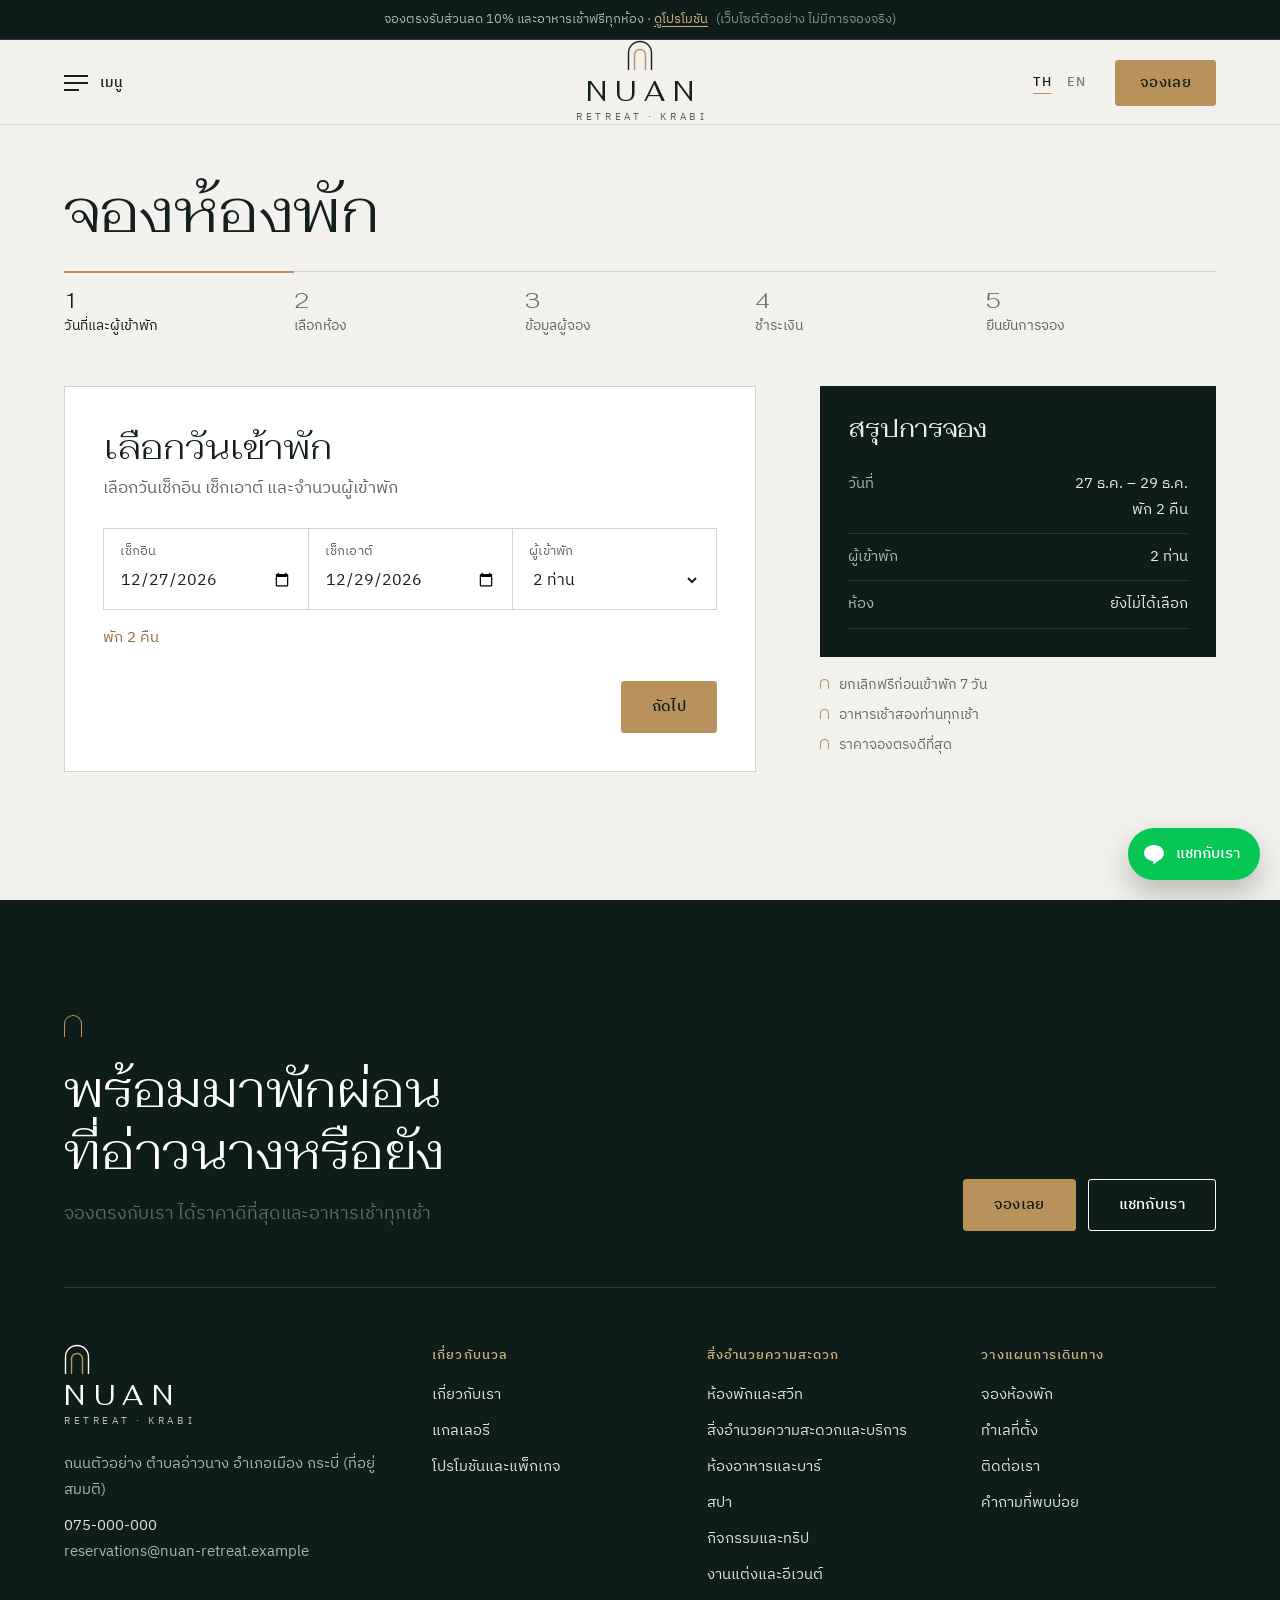
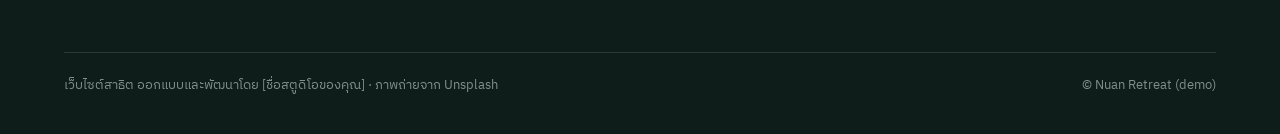
==== commit ee9cd65f: "Booking page margins" ====
--- a/book.html
+++ b/book.html
@@ -11,7 +11,7 @@
 <link rel="stylesheet" href="common.css">
 <style>
 /* Book Now: five steps on the left, a pinned summary on the right. */
-.bwrap{padding:clamp(28px,4vw,56px) 0 clamp(80px,10vw,140px)}
+.bwrap{padding-top:clamp(28px,4vw,56px);padding-bottom:clamp(80px,10vw,140px)}
 .bwrap h1{font-size:clamp(36px,4.6vw,64px)}
 .bsteps{list-style:none;padding:0;margin:26px 0 clamp(32px,4vw,48px);display:grid;grid-template-columns:repeat(5,minmax(0,1fr));border-top:1px solid var(--line)}
 .bsteps li{padding:14px 10px 0 0;border-top:2px solid transparent;margin-top:-1px;font-size:14px;color:var(--mute)}
@@ -51,7 +51,7 @@
 .trust span::before{content:"";display:inline-block;width:7px;height:9px;border:1.2px solid var(--brass);border-bottom:0;border-radius:var(--arch);margin-right:10px}
 .okp{text-align:center}
 .okp .arch{width:96px;height:112px;margin:6px auto 18px;background:var(--night);display:grid;place-items:center}
-@media(max-width:960px){.bgrid{grid-template-columns:1fr}.side2{position:static;order:-1}.sumc figure{display:none}}
+@media(max-width:960px){.bgrid{grid-template-columns:1fr}.side2{position:static}.sumc figure{display:none}}
 @media(max-width:640px){.bsteps li{font-size:0}.bsteps li span{font-size:20px}.dates{grid-template-columns:1fr 1fr}.dates .field:nth-child(3){grid-column:1/-1;border-left:0;border-top:1px solid var(--line)}.ropt{grid-template-columns:1fr}.ropt figure{aspect-ratio:16/10}}
 @media print{.hdr,#ann,footer,.fline,.bsteps,.bacts .btn.line{display:none!important}}
 </style>
